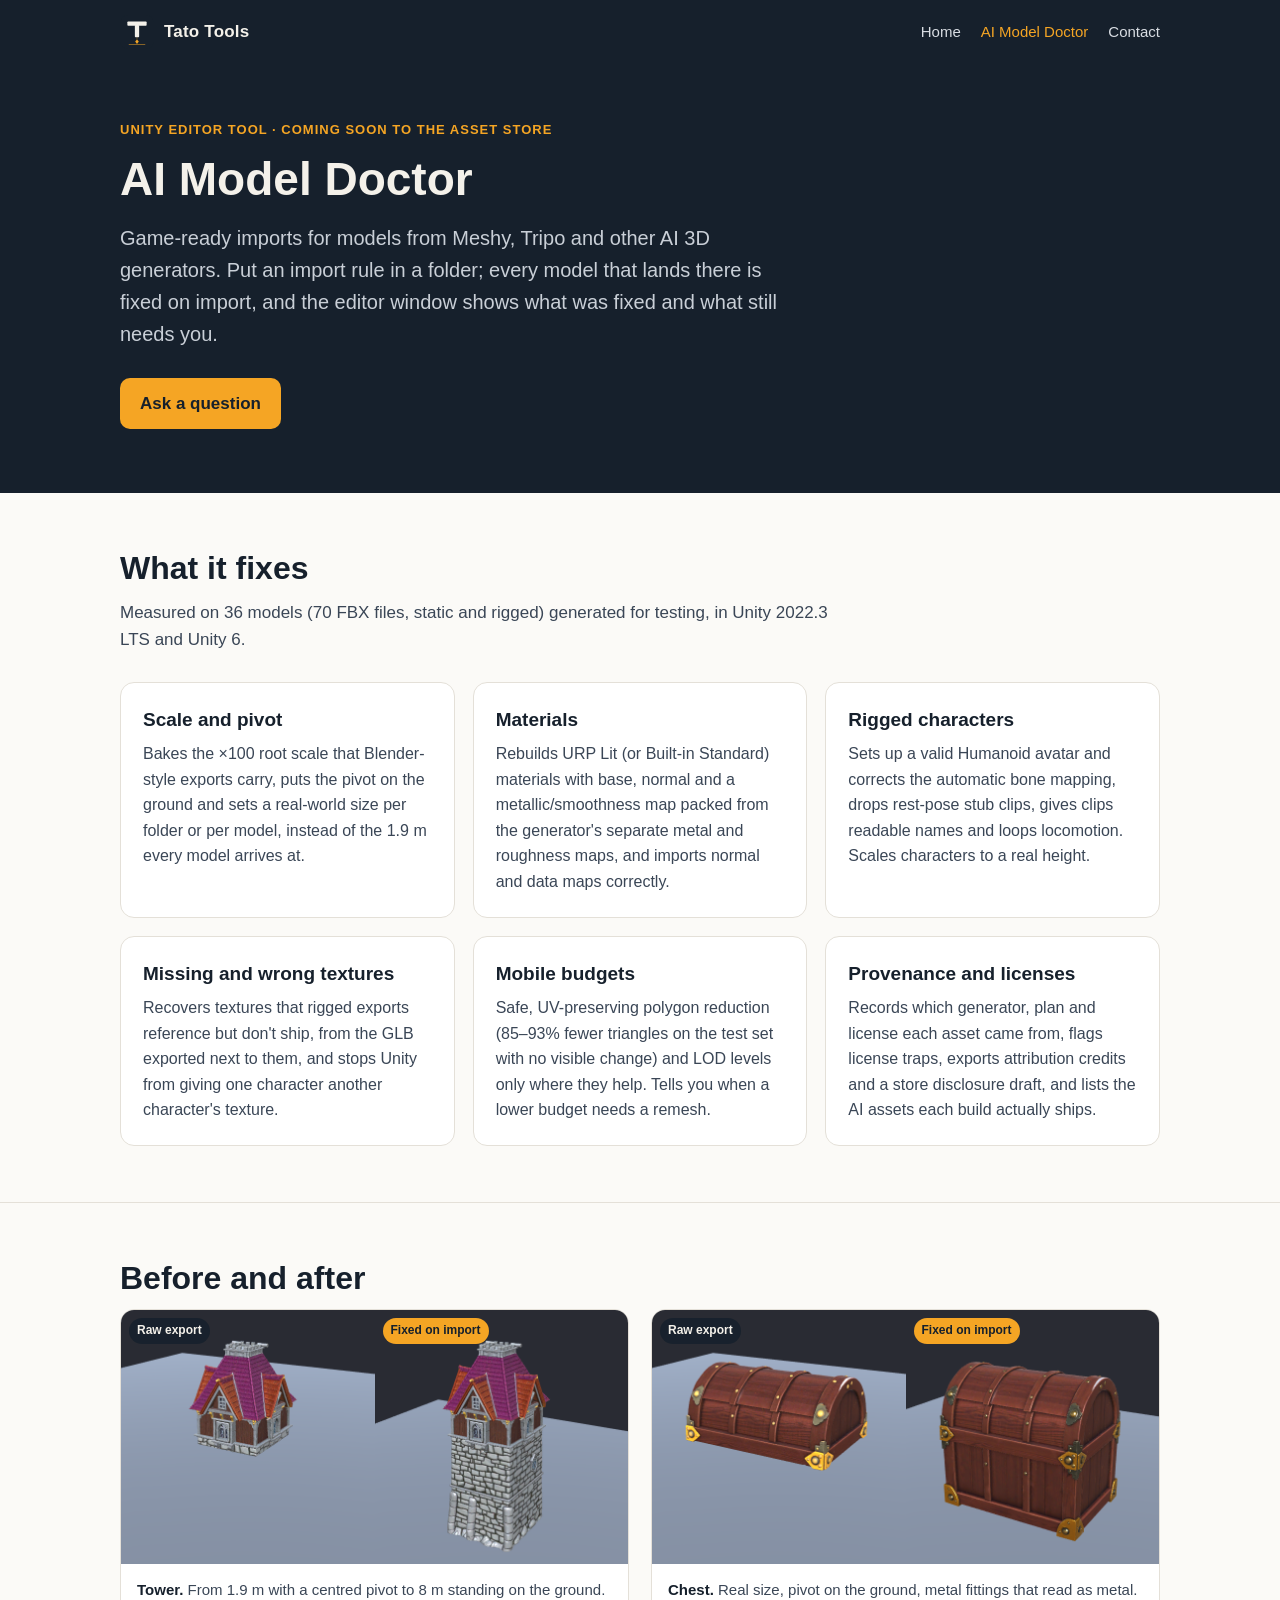
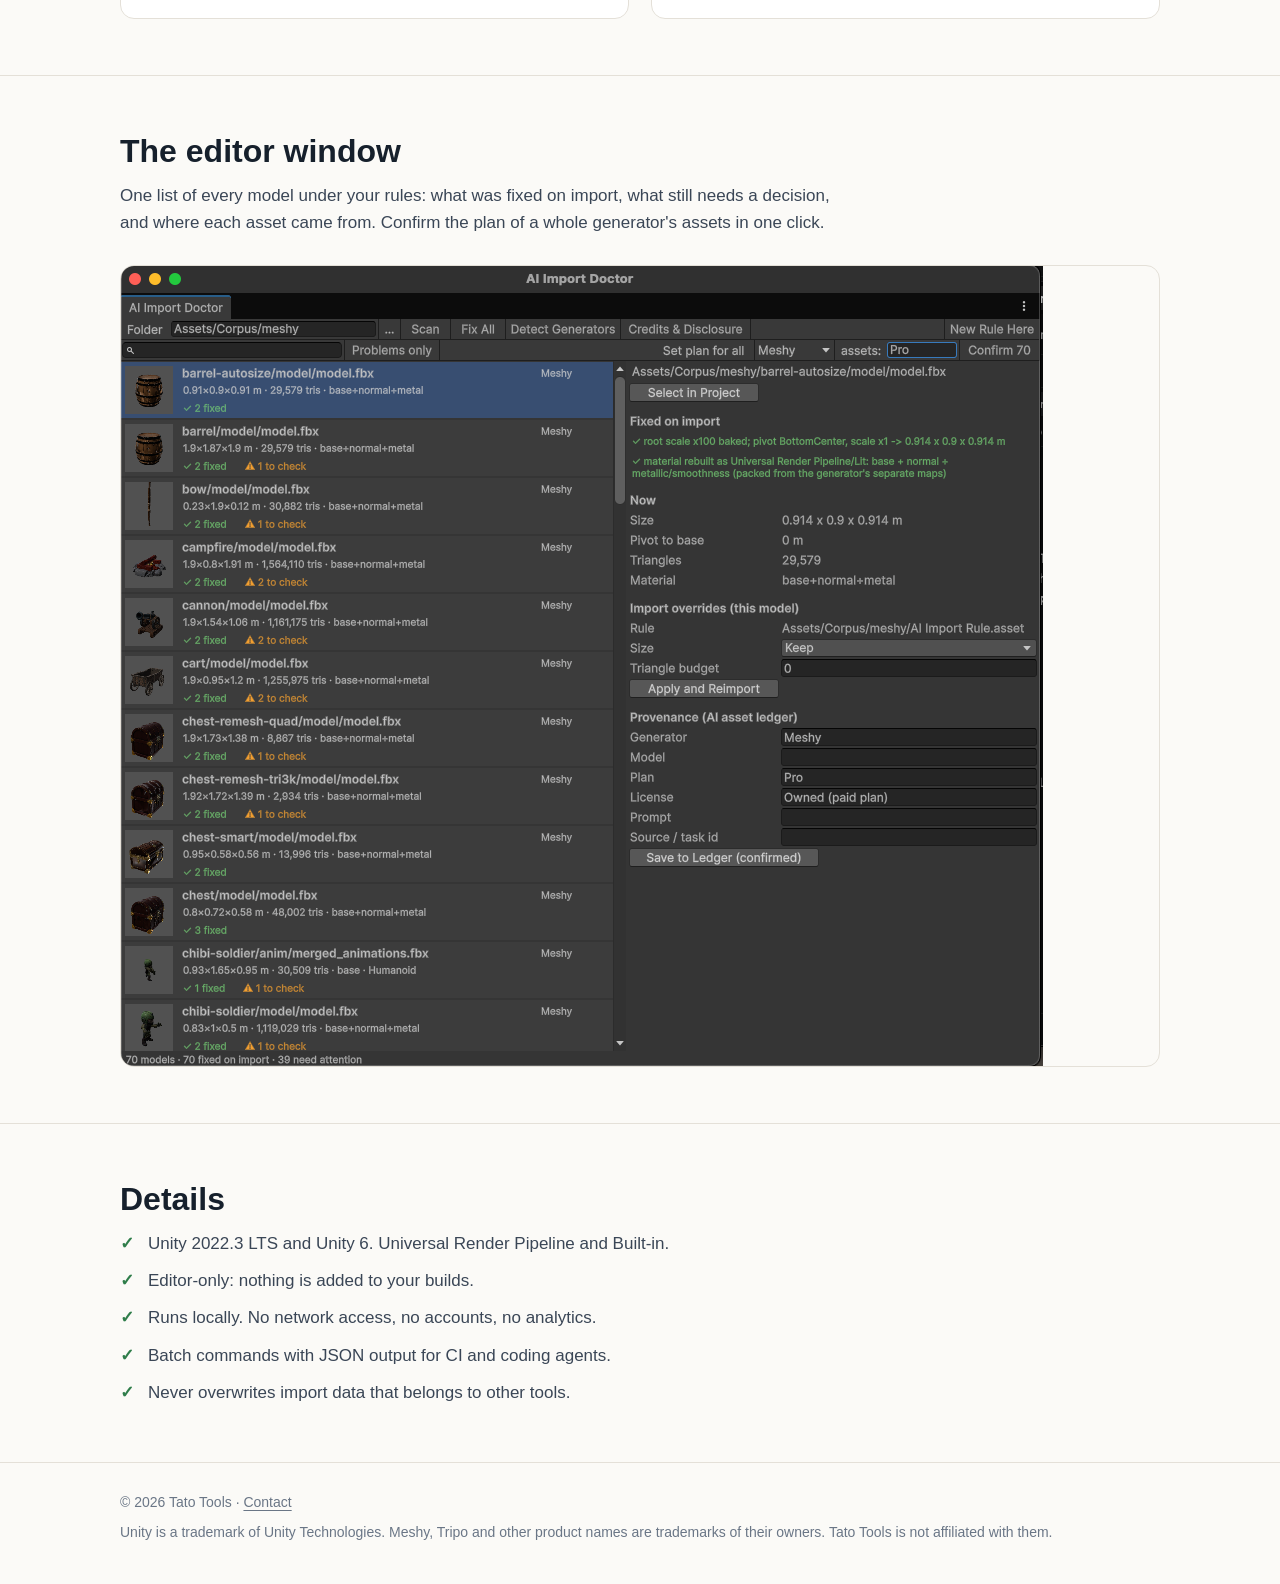
==== ai-model-doctor.html @ 4ff6f4cd "Tato Tools website: home, AI Model Doctor and contact pages Co-Authored-By: Claude Opus 5.5 <noreply" ====
<!doctype html>
<html lang="en">
<head>
  <meta charset="utf-8">
  <meta name="viewport" content="width=device-width, initial-scale=1">
  <title>AI Model Doctor — Tato Tools</title>
  <meta name="description" content="Unity editor tool that makes AI-generated 3D models game-ready on import: scale, pivot, URP materials, mobile budgets with LODs, Humanoid rigs and a license ledger.">
  <link rel="icon" href="assets/logo.svg" type="image/svg+xml">
  <link rel="apple-touch-icon" href="assets/apple-touch-icon.png">
  <link rel="stylesheet" href="style.css">
</head>
<body>
  <header class="site-header">
    <div class="wrap">
      <a class="brand" href="./"><img src="assets/logo.svg" alt="">Tato Tools</a>
      <nav class="nav" aria-label="Main">
        <a href="./">Home</a>
        <a href="ai-model-doctor.html" aria-current="page">AI Model Doctor</a>
        <a href="contact.html">Contact</a>
      </nav>
    </div>
  </header>

  <div class="hero">
    <div class="wrap">
      <div class="eyebrow">Unity editor tool · Coming soon to the Asset Store</div>
      <h1>AI Model Doctor</h1>
      <p>Game-ready imports for models from Meshy, Tripo and other AI 3D generators. Put an import rule in a folder; every model that lands there is fixed on import, and the editor window shows what was fixed and what still needs you.</p>
      <a class="button" href="contact.html">Ask a question</a>
    </div>
  </div>

  <main>
    <section>
      <div class="wrap">
        <h2>What it fixes</h2>
        <p class="lead">Measured on 36 models (70 FBX files, static and rigged) generated for testing, in Unity 2022.3 LTS and Unity 6.</p>
        <div class="grid">
          <div class="card"><h3>Scale and pivot</h3><p>Bakes the ×100 root scale that Blender-style exports carry, puts the pivot on the ground and sets a real-world size per folder or per model, instead of the 1.9 m every model arrives at.</p></div>
          <div class="card"><h3>Materials</h3><p>Rebuilds URP Lit (or Built-in Standard) materials with base, normal and a metallic/smoothness map packed from the generator's separate metal and roughness maps, and imports normal and data maps correctly.</p></div>
          <div class="card"><h3>Rigged characters</h3><p>Sets up a valid Humanoid avatar and corrects the automatic bone mapping, drops rest-pose stub clips, gives clips readable names and loops locomotion. Scales characters to a real height.</p></div>
          <div class="card"><h3>Missing and wrong textures</h3><p>Recovers textures that rigged exports reference but don't ship, from the GLB exported next to them, and stops Unity from giving one character another character's texture.</p></div>
          <div class="card"><h3>Mobile budgets</h3><p>Safe, UV-preserving polygon reduction (85–93% fewer triangles on the test set with no visible change) and LOD levels only where they help. Tells you when a lower budget needs a remesh.</p></div>
          <div class="card"><h3>Provenance and licenses</h3><p>Records which generator, plan and license each asset came from, flags license traps, exports attribution credits and a store disclosure draft, and lists the AI assets each build actually ships.</p></div>
        </div>
      </div>
    </section>

    <section>
      <div class="wrap">
        <h2>Before and after</h2>
        <div class="pairs">
          <div class="pair">
            <div class="images">
              <figure><img src="assets/tower-raw.png" alt="Raw tower export, half sunk into the ground" loading="lazy"><figcaption>Raw export</figcaption></figure>
              <figure class="after"><img src="assets/tower-fixed.png" alt="Tower after AI Model Doctor, 8 m tall on the ground" loading="lazy"><figcaption>Fixed on import</figcaption></figure>
            </div>
            <div class="caption"><strong>Tower.</strong> From 1.9 m with a centred pivot to 8 m standing on the ground.</div>
          </div>
          <div class="pair">
            <div class="images">
              <figure><img src="assets/chest-raw.png" alt="Raw chest export, half sunk into the ground" loading="lazy"><figcaption>Raw export</figcaption></figure>
              <figure class="after"><img src="assets/chest-fixed.png" alt="Chest after AI Model Doctor, on the ground with metal fittings" loading="lazy"><figcaption>Fixed on import</figcaption></figure>
            </div>
            <div class="caption"><strong>Chest.</strong> Real size, pivot on the ground, metal fittings that read as metal.</div>
          </div>
        </div>
      </div>
    </section>

    <section>
      <div class="wrap">
        <h2>The editor window</h2>
        <p class="lead">One list of every model under your rules: what was fixed on import, what still needs a decision, and where each asset came from. Confirm the plan of a whole generator's assets in one click.</p>
        <div class="shot"><img src="assets/window.png" alt="AI Model Doctor editor window listing models with thumbnails, fixed and to-check counts, and a detail panel" loading="lazy"></div>
      </div>
    </section>

    <section>
      <div class="wrap">
        <h2>Details</h2>
        <ul class="checklist">
          <li>Unity 2022.3 LTS and Unity 6. Universal Render Pipeline and Built-in.</li>
          <li>Editor-only: nothing is added to your builds.</li>
          <li>Runs locally. No network access, no accounts, no analytics.</li>
          <li>Batch commands with JSON output for CI and coding agents.</li>
          <li>Never overwrites import data that belongs to other tools.</li>
        </ul>
      </div>
    </section>
  </main>

  <footer class="site-footer">
    <div class="wrap">
      <span>© 2026 Tato Tools · <a href="contact.html">Contact</a></span>
      <span>Unity is a trademark of Unity Technologies. Meshy, Tripo and other product names are trademarks of their owners. Tato Tools is not affiliated with them.</span>
    </div>
  </footer>
</body>
</html>
---- style.css ----
:root {
  --ink: #16202c;
  --ink-soft: #3a4656;
  --muted: #6a7686;
  --paper: #fbfaf7;
  --card: #ffffff;
  --line: #e4e0d8;
  --amber: #f5a524;
  --amber-ink: #8a5a00;
  --cream: #f4f1ea;
  --ok: #2f7d4a;
  --radius: 14px;
  --max: 1080px;
}

@media (prefers-color-scheme: dark) {
  :root {
    --ink: #eef0f3;
    --ink-soft: #c3cad3;
    --muted: #8f99a6;
    --paper: #10171f;
    --card: #16202c;
    --line: #26323f;
    --amber-ink: #f5a524;
    --ok: #6cc28a;
  }
}

* { box-sizing: border-box; }

html { -webkit-text-size-adjust: 100%; }

body {
  margin: 0;
  background: var(--paper);
  color: var(--ink);
  font: 17px/1.6 -apple-system, BlinkMacSystemFont, "Segoe UI", Inter, Roboto, "Helvetica Neue", Arial, sans-serif;
}

a { color: var(--amber-ink); text-underline-offset: 3px; }

img { max-width: 100%; height: auto; display: block; }

.wrap { max-width: var(--max); margin: 0 auto; padding: 0 20px; }

/* Header */
.site-header { background: #16202c; color: var(--cream); }
.site-header .wrap { display: flex; align-items: center; justify-content: space-between; gap: 16px; min-height: 64px; flex-wrap: wrap; }
.brand { display: flex; align-items: center; gap: 10px; color: var(--cream); text-decoration: none; font-weight: 700; letter-spacing: 0.2px; }
.brand img { width: 34px; height: 34px; border-radius: 8px; }
.nav { display: flex; gap: 20px; flex-wrap: wrap; }
.nav a { color: #d9dde3; text-decoration: none; font-size: 15px; }
.nav a:hover, .nav a[aria-current="page"] { color: var(--amber); }

/* Hero */
.hero { background: #16202c; color: var(--cream); padding: 56px 0 64px; }
.hero h1 { font-size: clamp(30px, 5vw, 46px); line-height: 1.15; margin: 0 0 16px; max-width: 760px; }
.hero p { color: #c9cfd7; font-size: clamp(17px, 2.2vw, 20px); max-width: 680px; margin: 0 0 28px; }
.eyebrow { color: var(--amber); font-weight: 600; letter-spacing: 1px; text-transform: uppercase; font-size: 13px; margin-bottom: 12px; }

.button {
  display: inline-block; padding: 12px 20px; border-radius: 10px; font-weight: 600; text-decoration: none;
  background: var(--amber); color: #16202c;
}
.button.secondary { background: transparent; color: var(--cream); border: 1px solid #3b4a5b; margin-left: 8px; }

/* Sections */
section { padding: 56px 0; }
section + section { border-top: 1px solid var(--line); }
h2 { font-size: clamp(24px, 3.4vw, 32px); line-height: 1.2; margin: 0 0 12px; }
h3 { font-size: 19px; margin: 0 0 6px; }
.lead { color: var(--ink-soft); max-width: 720px; margin: 0 0 28px; }

.grid { display: grid; gap: 18px; grid-template-columns: repeat(auto-fit, minmax(260px, 1fr)); }
.card { background: var(--card); border: 1px solid var(--line); border-radius: var(--radius); padding: 22px; }
.card p { margin: 0; color: var(--ink-soft); font-size: 16px; }

/* Before / after */
.pairs { display: grid; gap: 22px; grid-template-columns: repeat(auto-fit, minmax(300px, 1fr)); }
.pair { background: var(--card); border: 1px solid var(--line); border-radius: var(--radius); overflow: hidden; }
.pair .images { display: grid; grid-template-columns: 1fr 1fr; }
.pair figure { margin: 0; position: relative; }
.pair figcaption { position: absolute; left: 8px; top: 8px; font-size: 12px; font-weight: 600; padding: 3px 8px; border-radius: 999px; background: rgba(22, 32, 44, 0.85); color: var(--cream); }
.pair figure.after figcaption { background: var(--amber); color: #16202c; }
.pair .caption { padding: 14px 16px 16px; font-size: 15px; color: var(--ink-soft); }
.pair .caption strong { color: var(--ink); }

.shot { border-radius: var(--radius); border: 1px solid var(--line); overflow: hidden; }

.checklist { list-style: none; padding: 0; margin: 0; display: grid; gap: 10px; }
.checklist li { padding-left: 28px; position: relative; color: var(--ink-soft); }
.checklist li::before { content: "✓"; position: absolute; left: 0; top: 0; color: var(--ok); font-weight: 700; }

.status { display: inline-block; font-size: 13px; font-weight: 600; padding: 4px 10px; border-radius: 999px; background: rgba(245, 165, 36, 0.15); color: var(--amber-ink); margin-bottom: 14px; }

.contact-box { max-width: 680px; }
.contact-box .email { font-size: 22px; font-weight: 700; }

/* Footer */
.site-footer { border-top: 1px solid var(--line); padding: 28px 0 40px; color: var(--muted); font-size: 14px; }
.site-footer .wrap { display: flex; flex-wrap: wrap; gap: 8px 24px; justify-content: space-between; }
.site-footer a { color: var(--muted); }

@media (max-width: 560px) {
  .button.secondary { margin: 10px 0 0; }
  section { padding: 40px 0; }
}
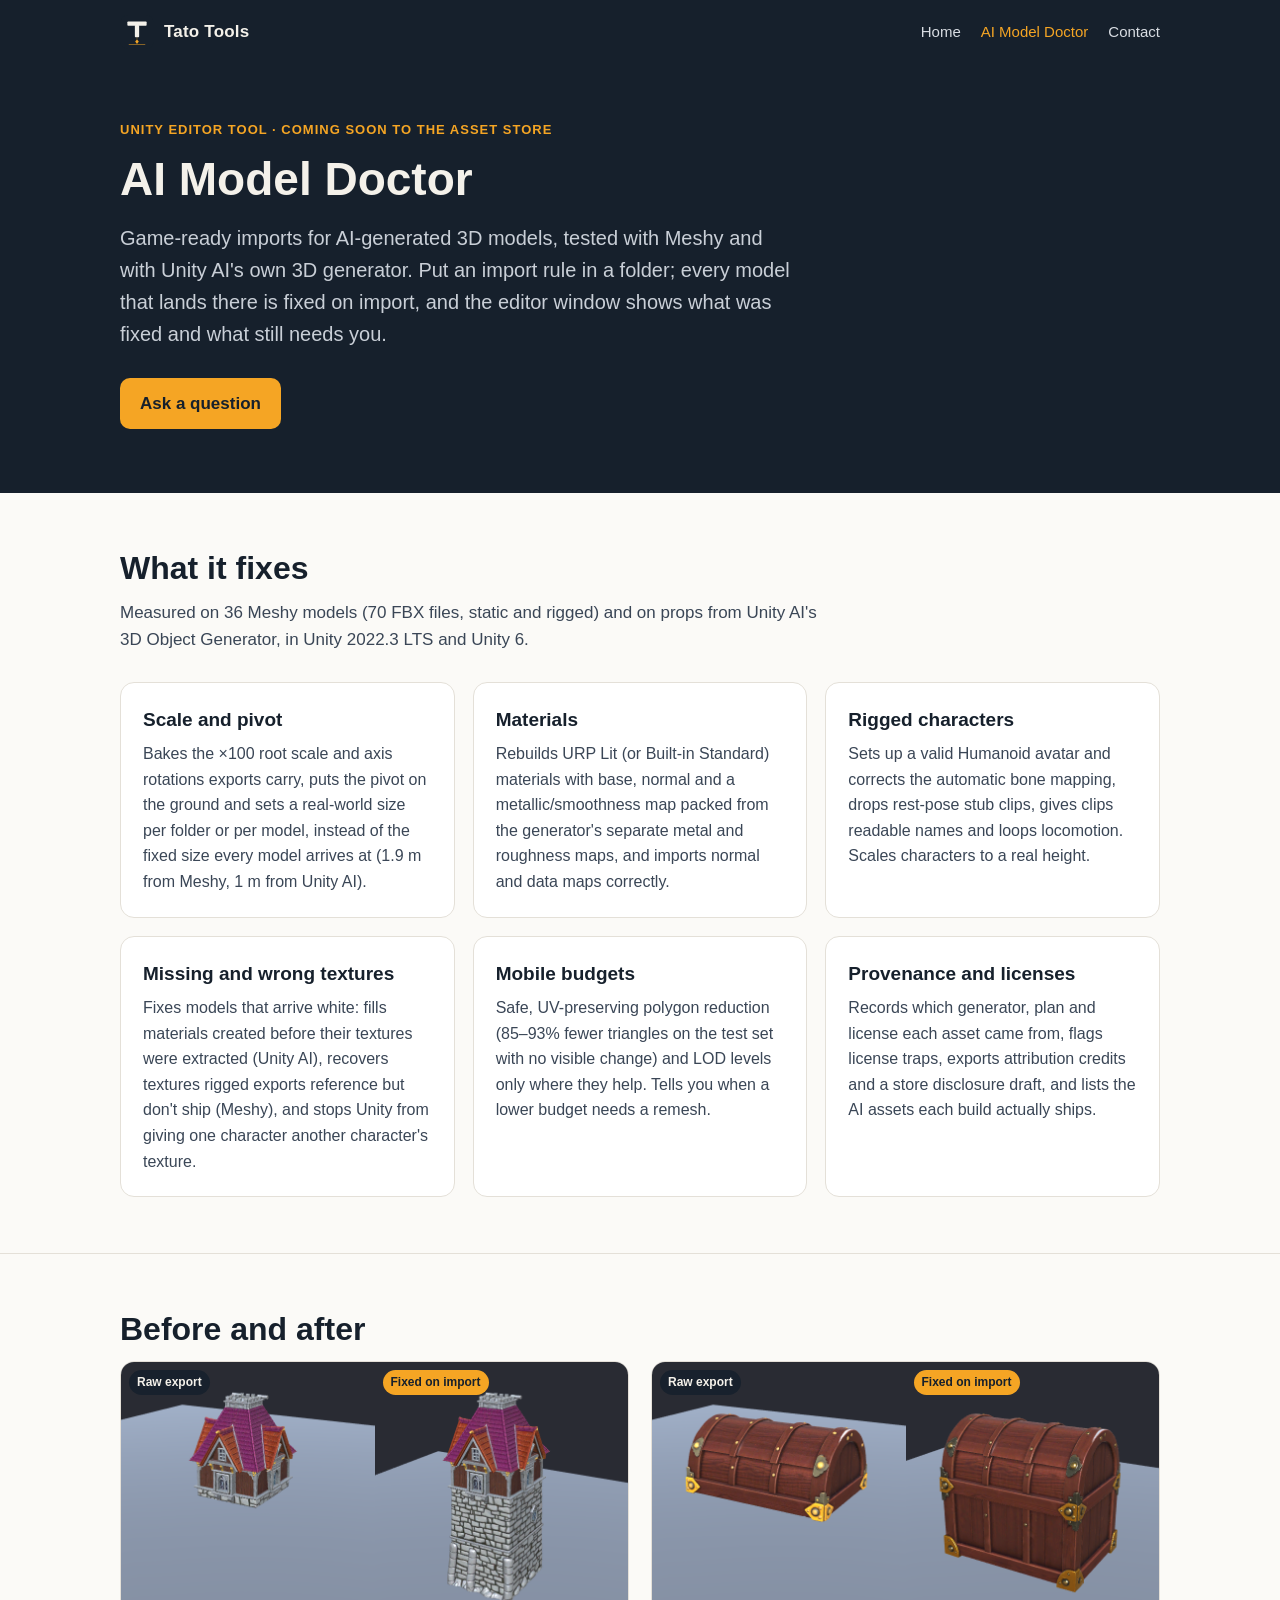
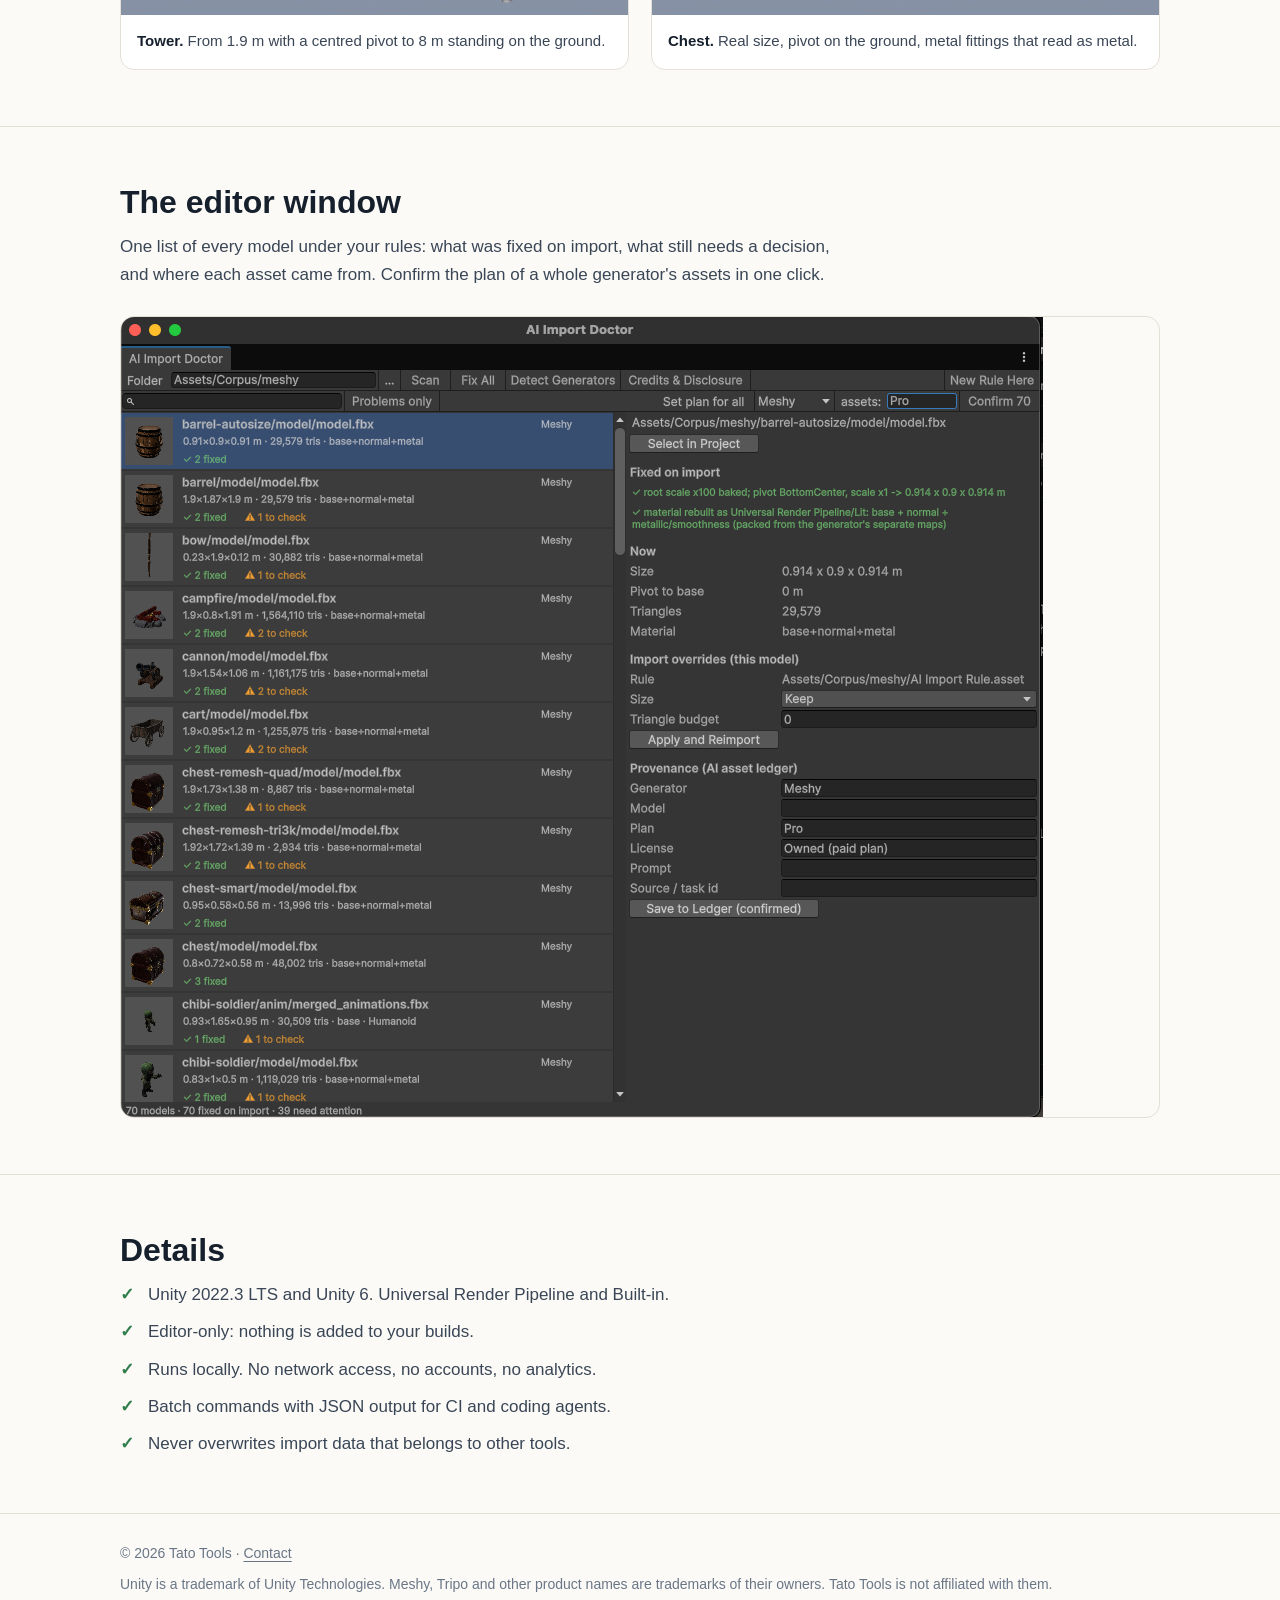
==== commit 7f0a9bdd: "AI Model Doctor page: tested generators, models that arrive white Co-Authored-By: Claude Opus 5.5 <n" ====
--- a/ai-model-doctor.html
+++ b/ai-model-doctor.html
@@ -25,7 +25,7 @@
     <div class="wrap">
       <div class="eyebrow">Unity editor tool · Coming soon to the Asset Store</div>
       <h1>AI Model Doctor</h1>
-      <p>Game-ready imports for models from Meshy, Tripo and other AI 3D generators. Put an import rule in a folder; every model that lands there is fixed on import, and the editor window shows what was fixed and what still needs you.</p>
+      <p>Game-ready imports for AI-generated 3D models, tested with Meshy and with Unity AI's own 3D generator. Put an import rule in a folder; every model that lands there is fixed on import, and the editor window shows what was fixed and what still needs you.</p>
       <a class="button" href="contact.html">Ask a question</a>
     </div>
   </div>
@@ -34,12 +34,12 @@
     <section>
       <div class="wrap">
         <h2>What it fixes</h2>
-        <p class="lead">Measured on 36 models (70 FBX files, static and rigged) generated for testing, in Unity 2022.3 LTS and Unity 6.</p>
+        <p class="lead">Measured on 36 Meshy models (70 FBX files, static and rigged) and on props from Unity AI's 3D Object Generator, in Unity 2022.3 LTS and Unity 6.</p>
         <div class="grid">
-          <div class="card"><h3>Scale and pivot</h3><p>Bakes the ×100 root scale that Blender-style exports carry, puts the pivot on the ground and sets a real-world size per folder or per model, instead of the 1.9 m every model arrives at.</p></div>
+          <div class="card"><h3>Scale and pivot</h3><p>Bakes the ×100 root scale and axis rotations exports carry, puts the pivot on the ground and sets a real-world size per folder or per model, instead of the fixed size every model arrives at (1.9 m from Meshy, 1 m from Unity AI).</p></div>
           <div class="card"><h3>Materials</h3><p>Rebuilds URP Lit (or Built-in Standard) materials with base, normal and a metallic/smoothness map packed from the generator's separate metal and roughness maps, and imports normal and data maps correctly.</p></div>
           <div class="card"><h3>Rigged characters</h3><p>Sets up a valid Humanoid avatar and corrects the automatic bone mapping, drops rest-pose stub clips, gives clips readable names and loops locomotion. Scales characters to a real height.</p></div>
-          <div class="card"><h3>Missing and wrong textures</h3><p>Recovers textures that rigged exports reference but don't ship, from the GLB exported next to them, and stops Unity from giving one character another character's texture.</p></div>
+          <div class="card"><h3>Missing and wrong textures</h3><p>Fixes models that arrive white: fills materials created before their textures were extracted (Unity AI), recovers textures rigged exports reference but don't ship (Meshy), and stops Unity from giving one character another character's texture.</p></div>
           <div class="card"><h3>Mobile budgets</h3><p>Safe, UV-preserving polygon reduction (85–93% fewer triangles on the test set with no visible change) and LOD levels only where they help. Tells you when a lower budget needs a remesh.</p></div>
           <div class="card"><h3>Provenance and licenses</h3><p>Records which generator, plan and license each asset came from, flags license traps, exports attribution credits and a store disclosure draft, and lists the AI assets each build actually ships.</p></div>
         </div>
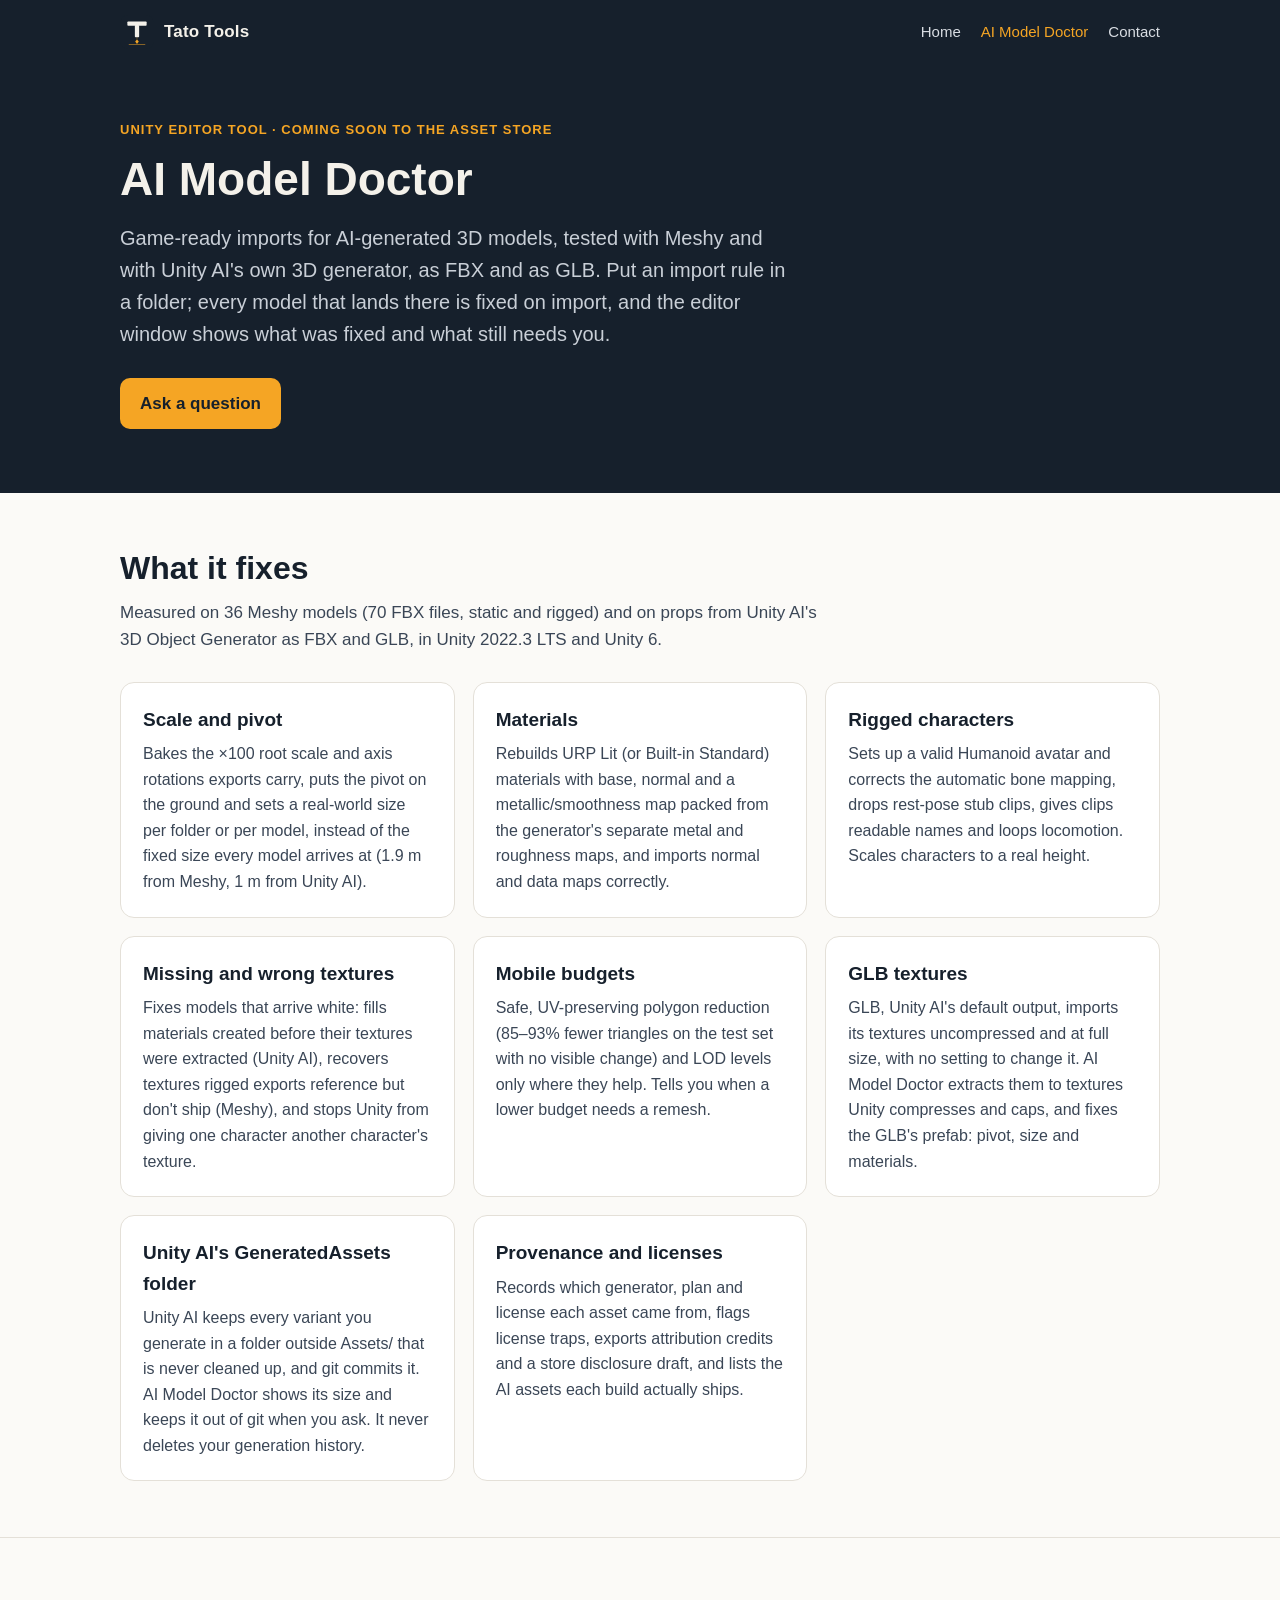
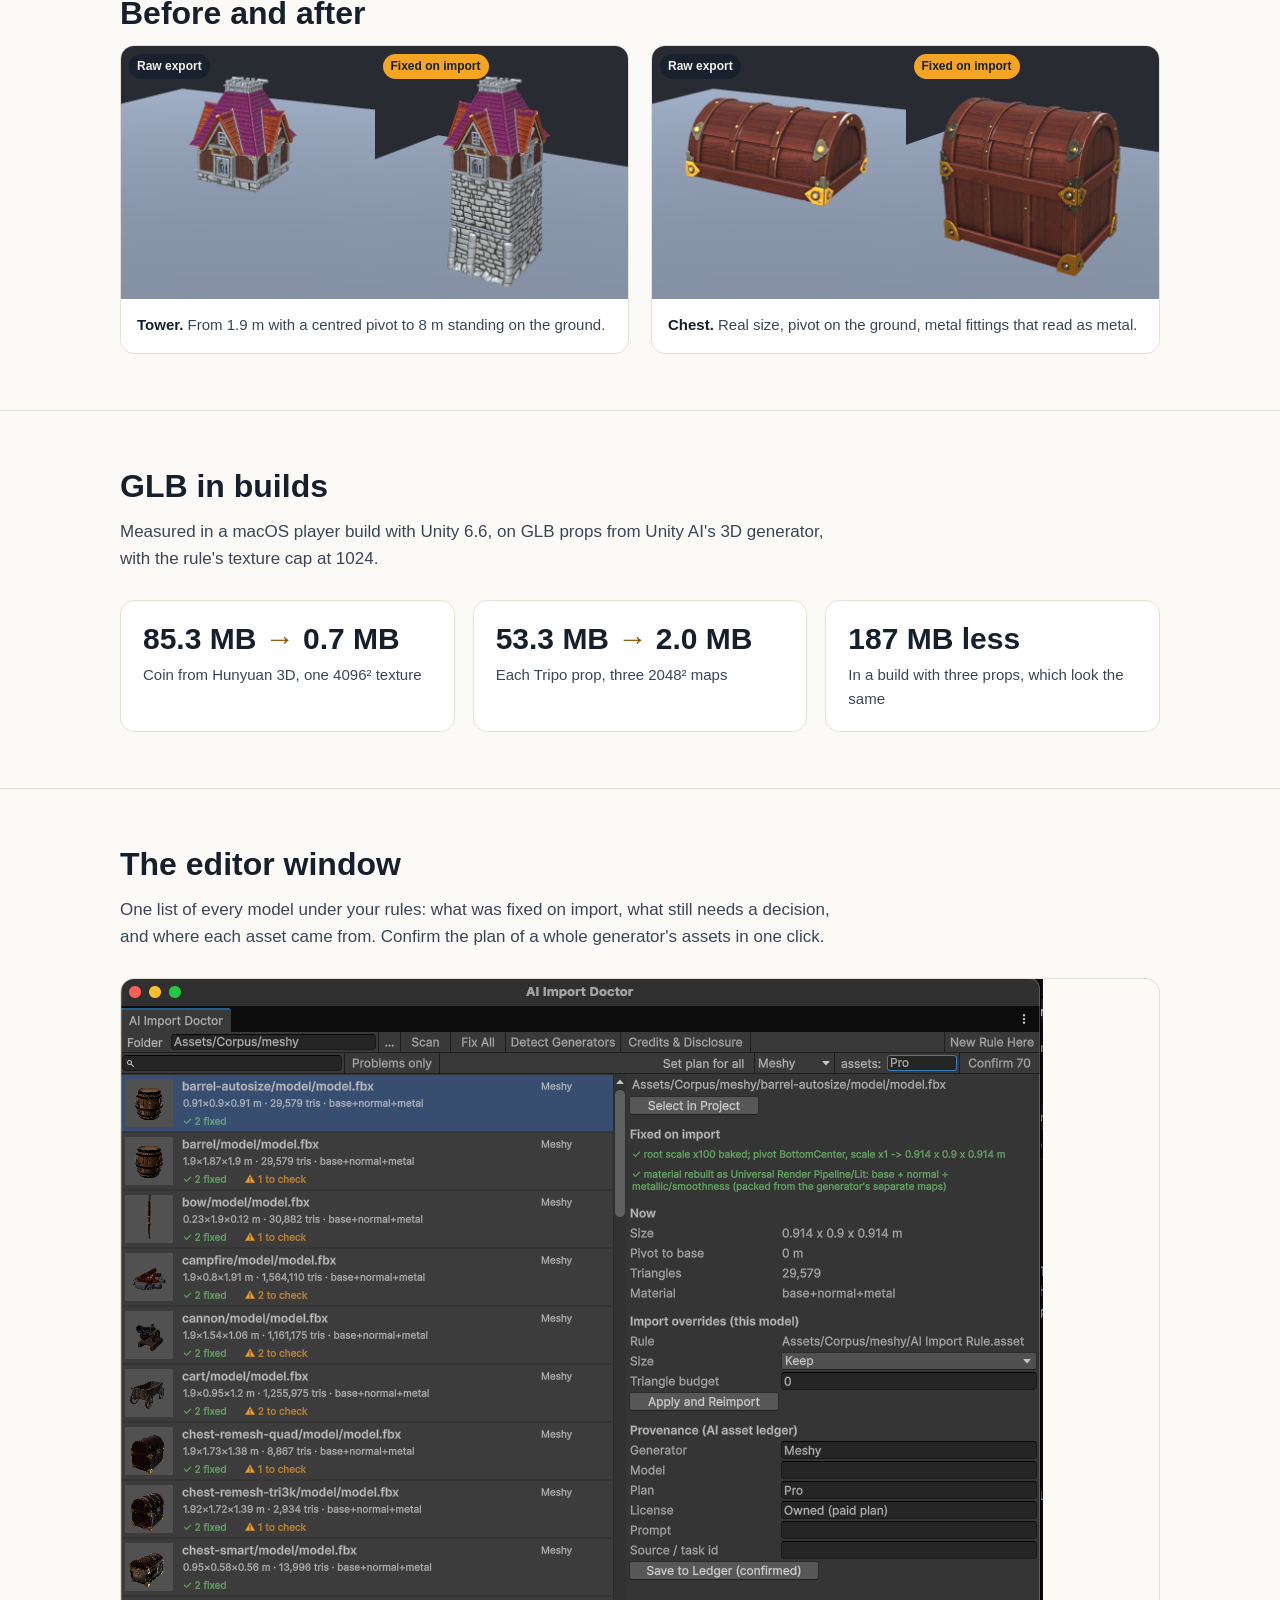
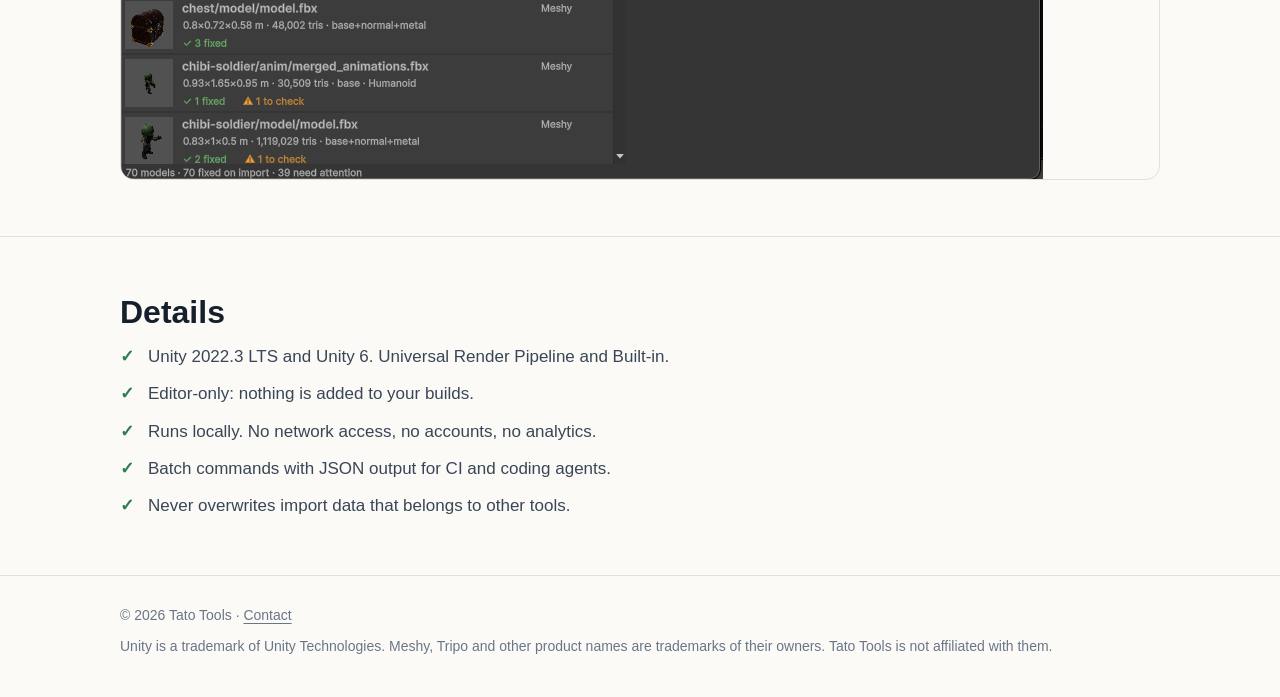
==== commit d91a500b: "AI Model Doctor page: GLB textures, GeneratedAssets folder, GLB build sizes - Header and lead: teste" ====
--- a/ai-model-doctor.html
+++ b/ai-model-doctor.html
@@ -4,7 +4,7 @@
   <meta charset="utf-8">
   <meta name="viewport" content="width=device-width, initial-scale=1">
   <title>AI Model Doctor — Tato Tools</title>
-  <meta name="description" content="Unity editor tool that makes AI-generated 3D models game-ready on import: scale, pivot, URP materials, mobile budgets with LODs, Humanoid rigs and a license ledger.">
+  <meta name="description" content="Unity editor tool that makes AI-generated 3D models game-ready on import, as FBX and GLB: scale, pivot, URP materials, compressed GLB textures, mobile budgets with LODs, Humanoid rigs and a license ledger.">
   <link rel="icon" href="assets/logo.svg" type="image/svg+xml">
   <link rel="apple-touch-icon" href="assets/apple-touch-icon.png">
   <link rel="stylesheet" href="style.css">
@@ -25,7 +25,7 @@
     <div class="wrap">
       <div class="eyebrow">Unity editor tool · Coming soon to the Asset Store</div>
       <h1>AI Model Doctor</h1>
-      <p>Game-ready imports for AI-generated 3D models, tested with Meshy and with Unity AI's own 3D generator. Put an import rule in a folder; every model that lands there is fixed on import, and the editor window shows what was fixed and what still needs you.</p>
+      <p>Game-ready imports for AI-generated 3D models, tested with Meshy and with Unity AI's own 3D generator, as FBX and as GLB. Put an import rule in a folder; every model that lands there is fixed on import, and the editor window shows what was fixed and what still needs you.</p>
       <a class="button" href="contact.html">Ask a question</a>
     </div>
   </div>
@@ -34,13 +34,15 @@
     <section>
       <div class="wrap">
         <h2>What it fixes</h2>
-        <p class="lead">Measured on 36 Meshy models (70 FBX files, static and rigged) and on props from Unity AI's 3D Object Generator, in Unity 2022.3 LTS and Unity 6.</p>
+        <p class="lead">Measured on 36 Meshy models (70 FBX files, static and rigged) and on props from Unity AI's 3D Object Generator as FBX and GLB, in Unity 2022.3 LTS and Unity 6.</p>
         <div class="grid">
           <div class="card"><h3>Scale and pivot</h3><p>Bakes the ×100 root scale and axis rotations exports carry, puts the pivot on the ground and sets a real-world size per folder or per model, instead of the fixed size every model arrives at (1.9 m from Meshy, 1 m from Unity AI).</p></div>
           <div class="card"><h3>Materials</h3><p>Rebuilds URP Lit (or Built-in Standard) materials with base, normal and a metallic/smoothness map packed from the generator's separate metal and roughness maps, and imports normal and data maps correctly.</p></div>
           <div class="card"><h3>Rigged characters</h3><p>Sets up a valid Humanoid avatar and corrects the automatic bone mapping, drops rest-pose stub clips, gives clips readable names and loops locomotion. Scales characters to a real height.</p></div>
           <div class="card"><h3>Missing and wrong textures</h3><p>Fixes models that arrive white: fills materials created before their textures were extracted (Unity AI), recovers textures rigged exports reference but don't ship (Meshy), and stops Unity from giving one character another character's texture.</p></div>
           <div class="card"><h3>Mobile budgets</h3><p>Safe, UV-preserving polygon reduction (85–93% fewer triangles on the test set with no visible change) and LOD levels only where they help. Tells you when a lower budget needs a remesh.</p></div>
+          <div class="card"><h3>GLB textures</h3><p>GLB, Unity AI's default output, imports its textures uncompressed and at full size, with no setting to change it. AI Model Doctor extracts them to textures Unity compresses and caps, and fixes the GLB's prefab: pivot, size and materials.</p></div>
+          <div class="card"><h3>Unity AI's GeneratedAssets folder</h3><p>Unity AI keeps every variant you generate in a folder outside Assets/ that is never cleaned up, and git commits it. AI Model Doctor shows its size and keeps it out of git when you ask. It never deletes your generation history.</p></div>
           <div class="card"><h3>Provenance and licenses</h3><p>Records which generator, plan and license each asset came from, flags license traps, exports attribution credits and a store disclosure draft, and lists the AI assets each build actually ships.</p></div>
         </div>
       </div>
@@ -64,6 +66,18 @@
             </div>
             <div class="caption"><strong>Chest.</strong> Real size, pivot on the ground, metal fittings that read as metal.</div>
           </div>
+        </div>
+      </div>
+    </section>
+
+    <section>
+      <div class="wrap">
+        <h2>GLB in builds</h2>
+        <p class="lead">Measured in a macOS player build with Unity 6.6, on GLB props from Unity AI's 3D generator, with the rule's texture cap at 1024.</p>
+        <div class="stats">
+          <div class="stat"><div class="figure">85.3 MB <span>→</span> 0.7 MB</div><p>Coin from Hunyuan 3D, one 4096² texture</p></div>
+          <div class="stat"><div class="figure">53.3 MB <span>→</span> 2.0 MB</div><p>Each Tripo prop, three 2048² maps</p></div>
+          <div class="stat"><div class="figure">187 MB less</div><p>In a build with three props, which look the same</p></div>
         </div>
       </div>
     </section>
--- a/style.css
+++ b/style.css
@@ -85,6 +85,13 @@
 .pair .caption { padding: 14px 16px 16px; font-size: 15px; color: var(--ink-soft); }
 .pair .caption strong { color: var(--ink); }
 
+/* Measured numbers */
+.stats { display: grid; gap: 18px; grid-template-columns: repeat(auto-fit, minmax(220px, 1fr)); }
+.stat { background: var(--card); border: 1px solid var(--line); border-radius: var(--radius); padding: 20px 22px; }
+.stat .figure { font-size: clamp(24px, 3vw, 30px); font-weight: 700; line-height: 1.2; font-variant-numeric: tabular-nums; }
+.stat .figure span { color: var(--amber-ink); }
+.stat p { margin: 6px 0 0; color: var(--ink-soft); font-size: 15px; }
+
 .shot { border-radius: var(--radius); border: 1px solid var(--line); overflow: hidden; }
 
 .checklist { list-style: none; padding: 0; margin: 0; display: grid; gap: 10px; }
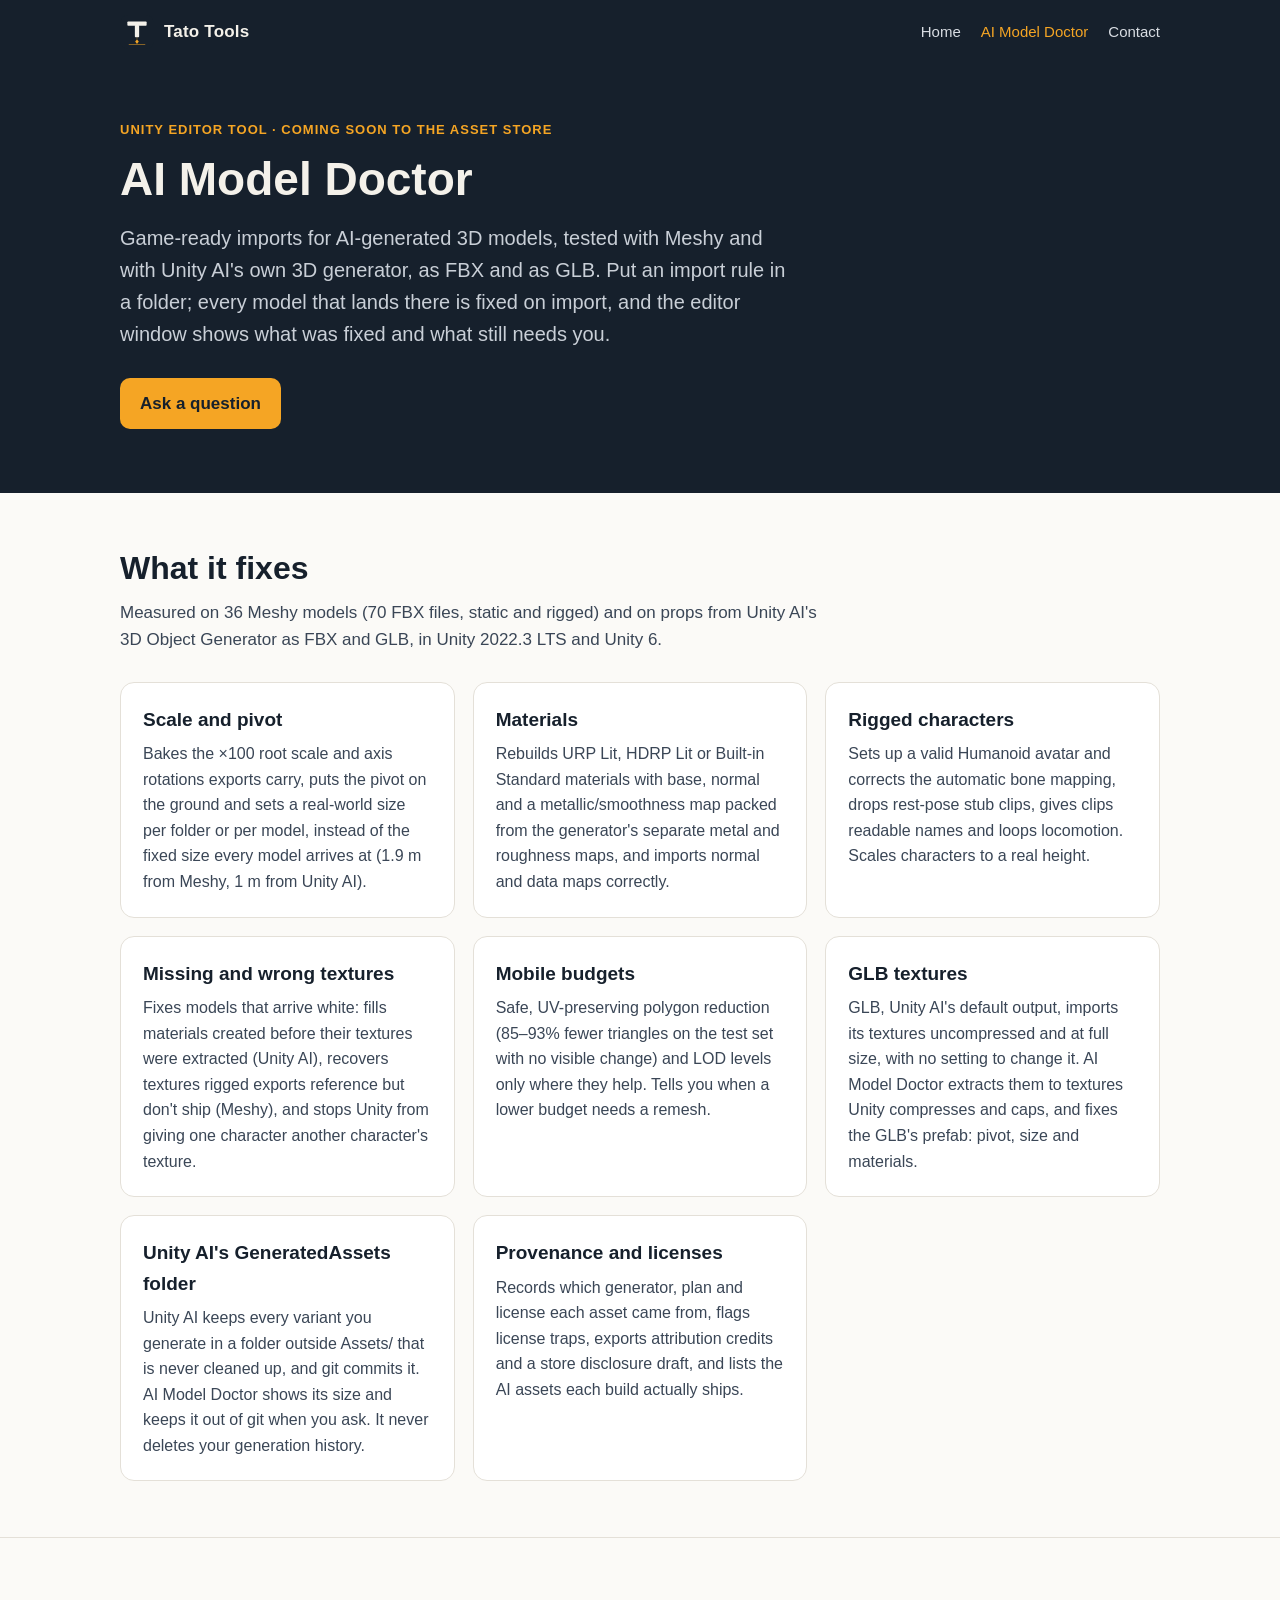
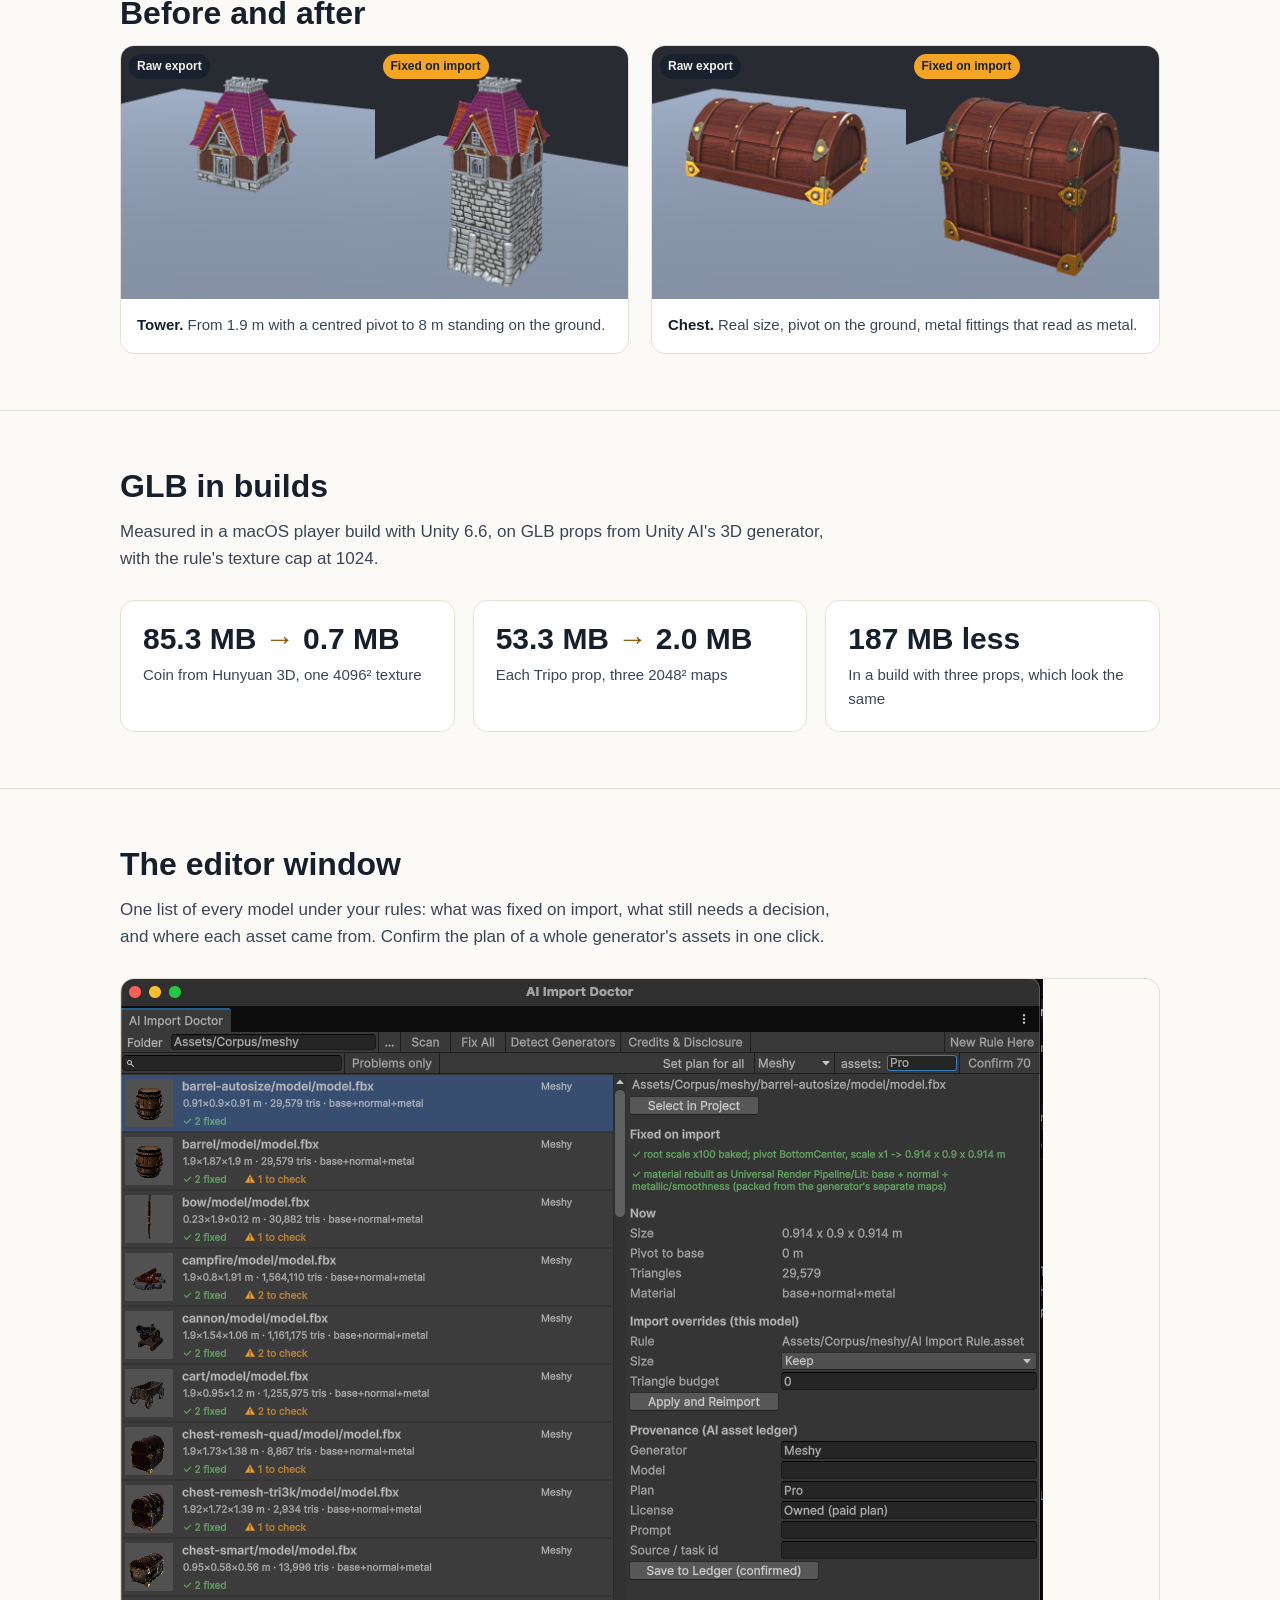
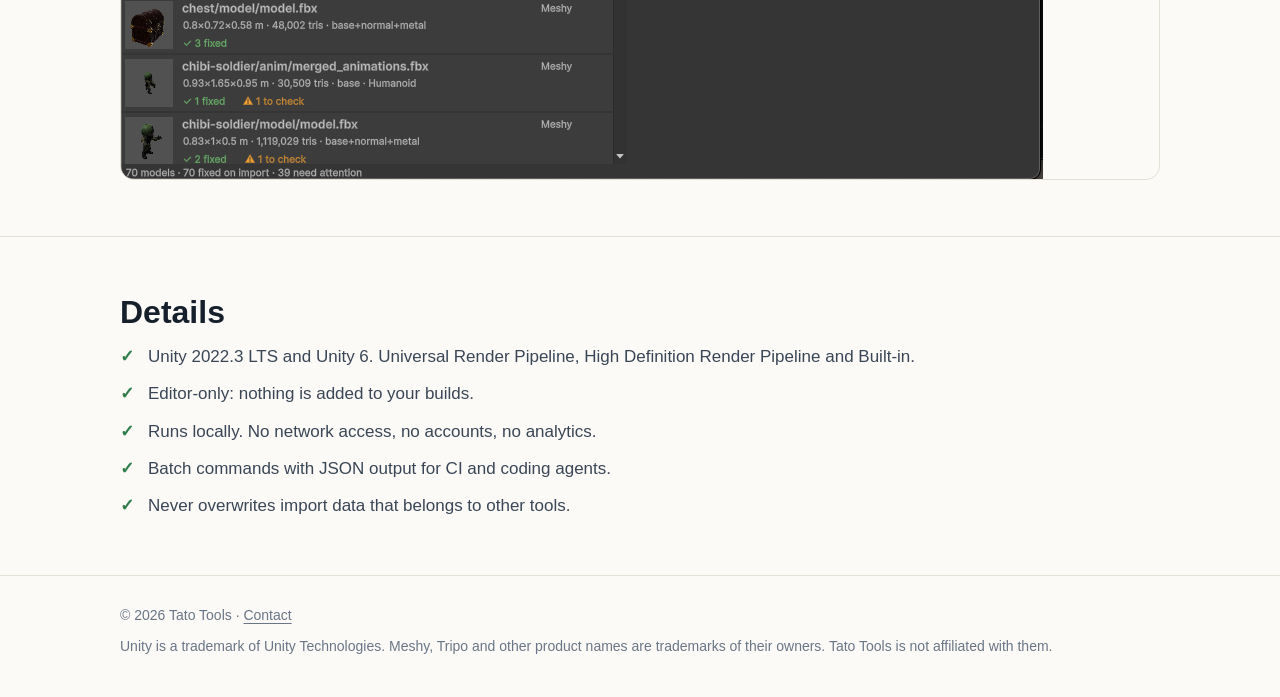
==== commit ec4b3ab8: "HDRP in the supported pipelines Co-Authored-By: Claude Opus 5.5 <noreply@anthropic.com>" ====
--- a/ai-model-doctor.html
+++ b/ai-model-doctor.html
@@ -37,7 +37,7 @@
         <p class="lead">Measured on 36 Meshy models (70 FBX files, static and rigged) and on props from Unity AI's 3D Object Generator as FBX and GLB, in Unity 2022.3 LTS and Unity 6.</p>
         <div class="grid">
           <div class="card"><h3>Scale and pivot</h3><p>Bakes the ×100 root scale and axis rotations exports carry, puts the pivot on the ground and sets a real-world size per folder or per model, instead of the fixed size every model arrives at (1.9 m from Meshy, 1 m from Unity AI).</p></div>
-          <div class="card"><h3>Materials</h3><p>Rebuilds URP Lit (or Built-in Standard) materials with base, normal and a metallic/smoothness map packed from the generator's separate metal and roughness maps, and imports normal and data maps correctly.</p></div>
+          <div class="card"><h3>Materials</h3><p>Rebuilds URP Lit, HDRP Lit or Built-in Standard materials with base, normal and a metallic/smoothness map packed from the generator's separate metal and roughness maps, and imports normal and data maps correctly.</p></div>
           <div class="card"><h3>Rigged characters</h3><p>Sets up a valid Humanoid avatar and corrects the automatic bone mapping, drops rest-pose stub clips, gives clips readable names and loops locomotion. Scales characters to a real height.</p></div>
           <div class="card"><h3>Missing and wrong textures</h3><p>Fixes models that arrive white: fills materials created before their textures were extracted (Unity AI), recovers textures rigged exports reference but don't ship (Meshy), and stops Unity from giving one character another character's texture.</p></div>
           <div class="card"><h3>Mobile budgets</h3><p>Safe, UV-preserving polygon reduction (85–93% fewer triangles on the test set with no visible change) and LOD levels only where they help. Tells you when a lower budget needs a remesh.</p></div>
@@ -94,7 +94,7 @@
       <div class="wrap">
         <h2>Details</h2>
         <ul class="checklist">
-          <li>Unity 2022.3 LTS and Unity 6. Universal Render Pipeline and Built-in.</li>
+          <li>Unity 2022.3 LTS and Unity 6. Universal Render Pipeline, High Definition Render Pipeline and Built-in.</li>
           <li>Editor-only: nothing is added to your builds.</li>
           <li>Runs locally. No network access, no accounts, no analytics.</li>
           <li>Batch commands with JSON output for CI and coding agents.</li>
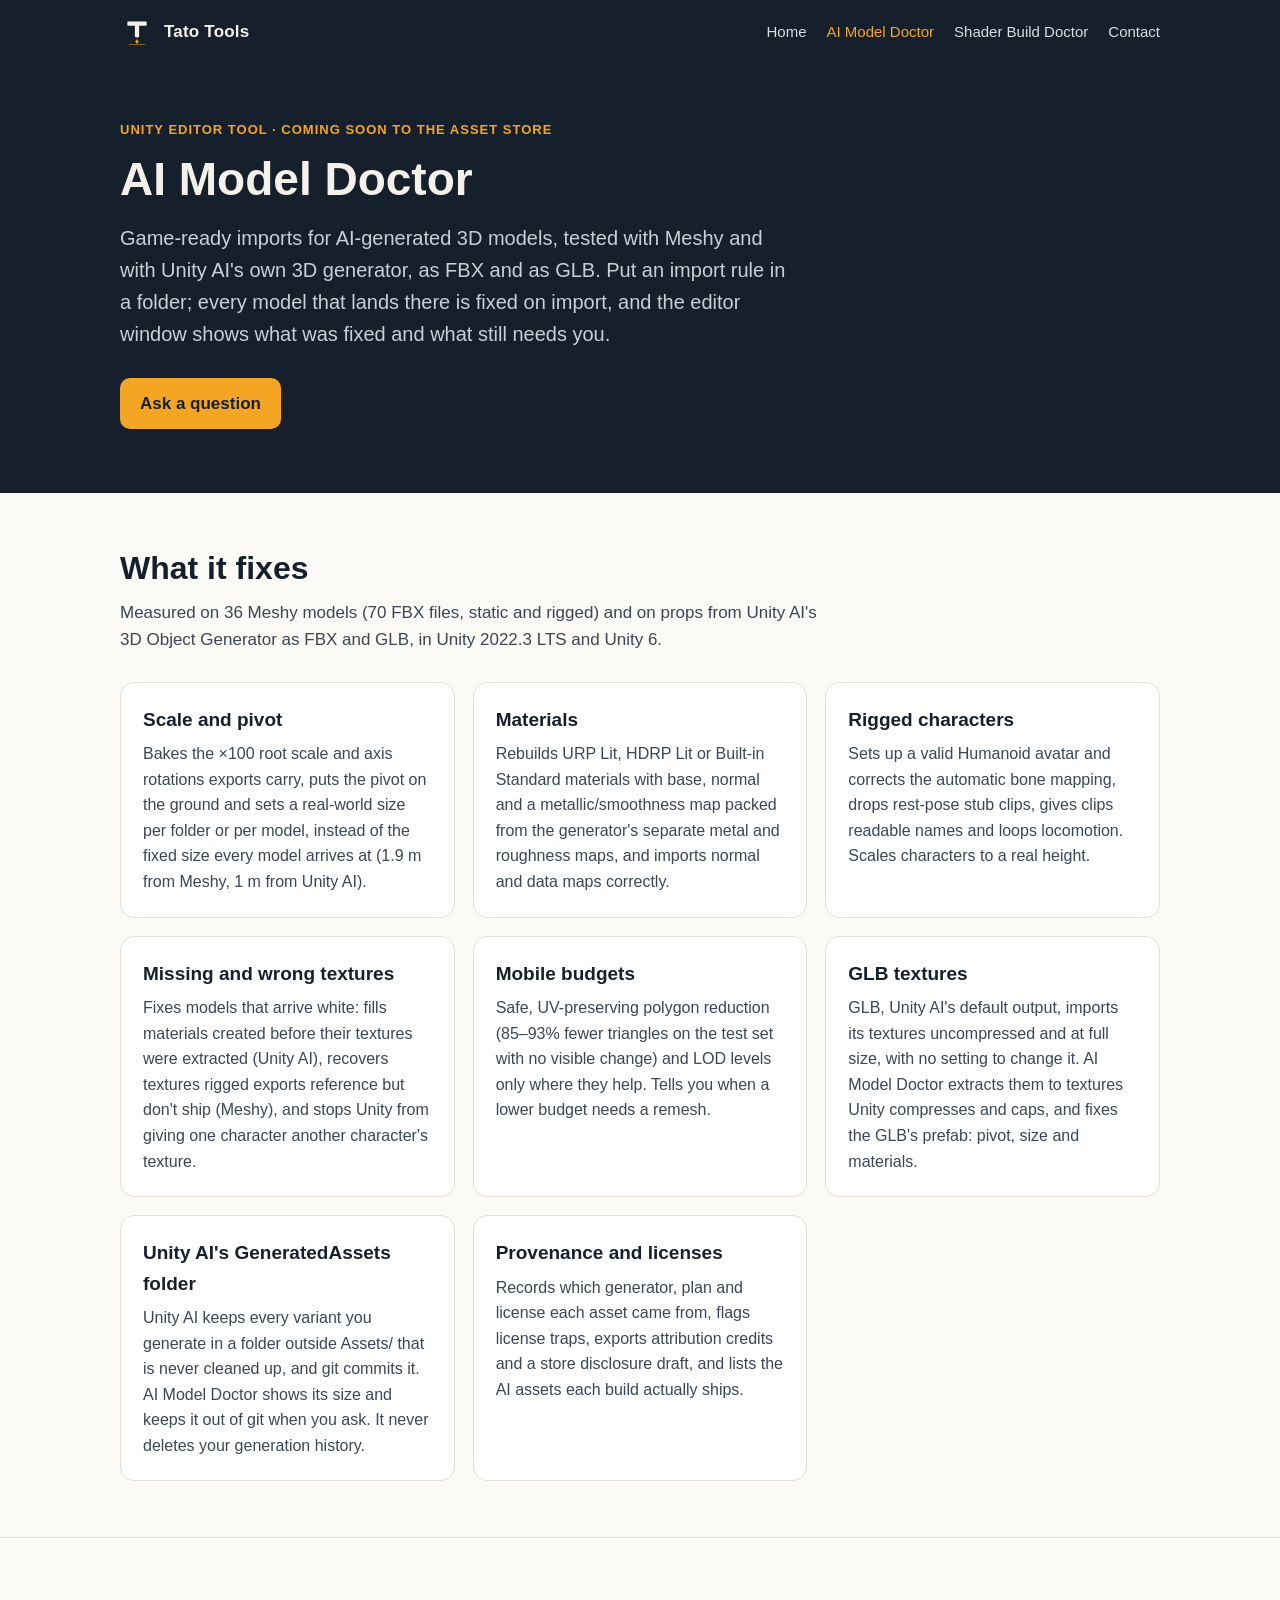
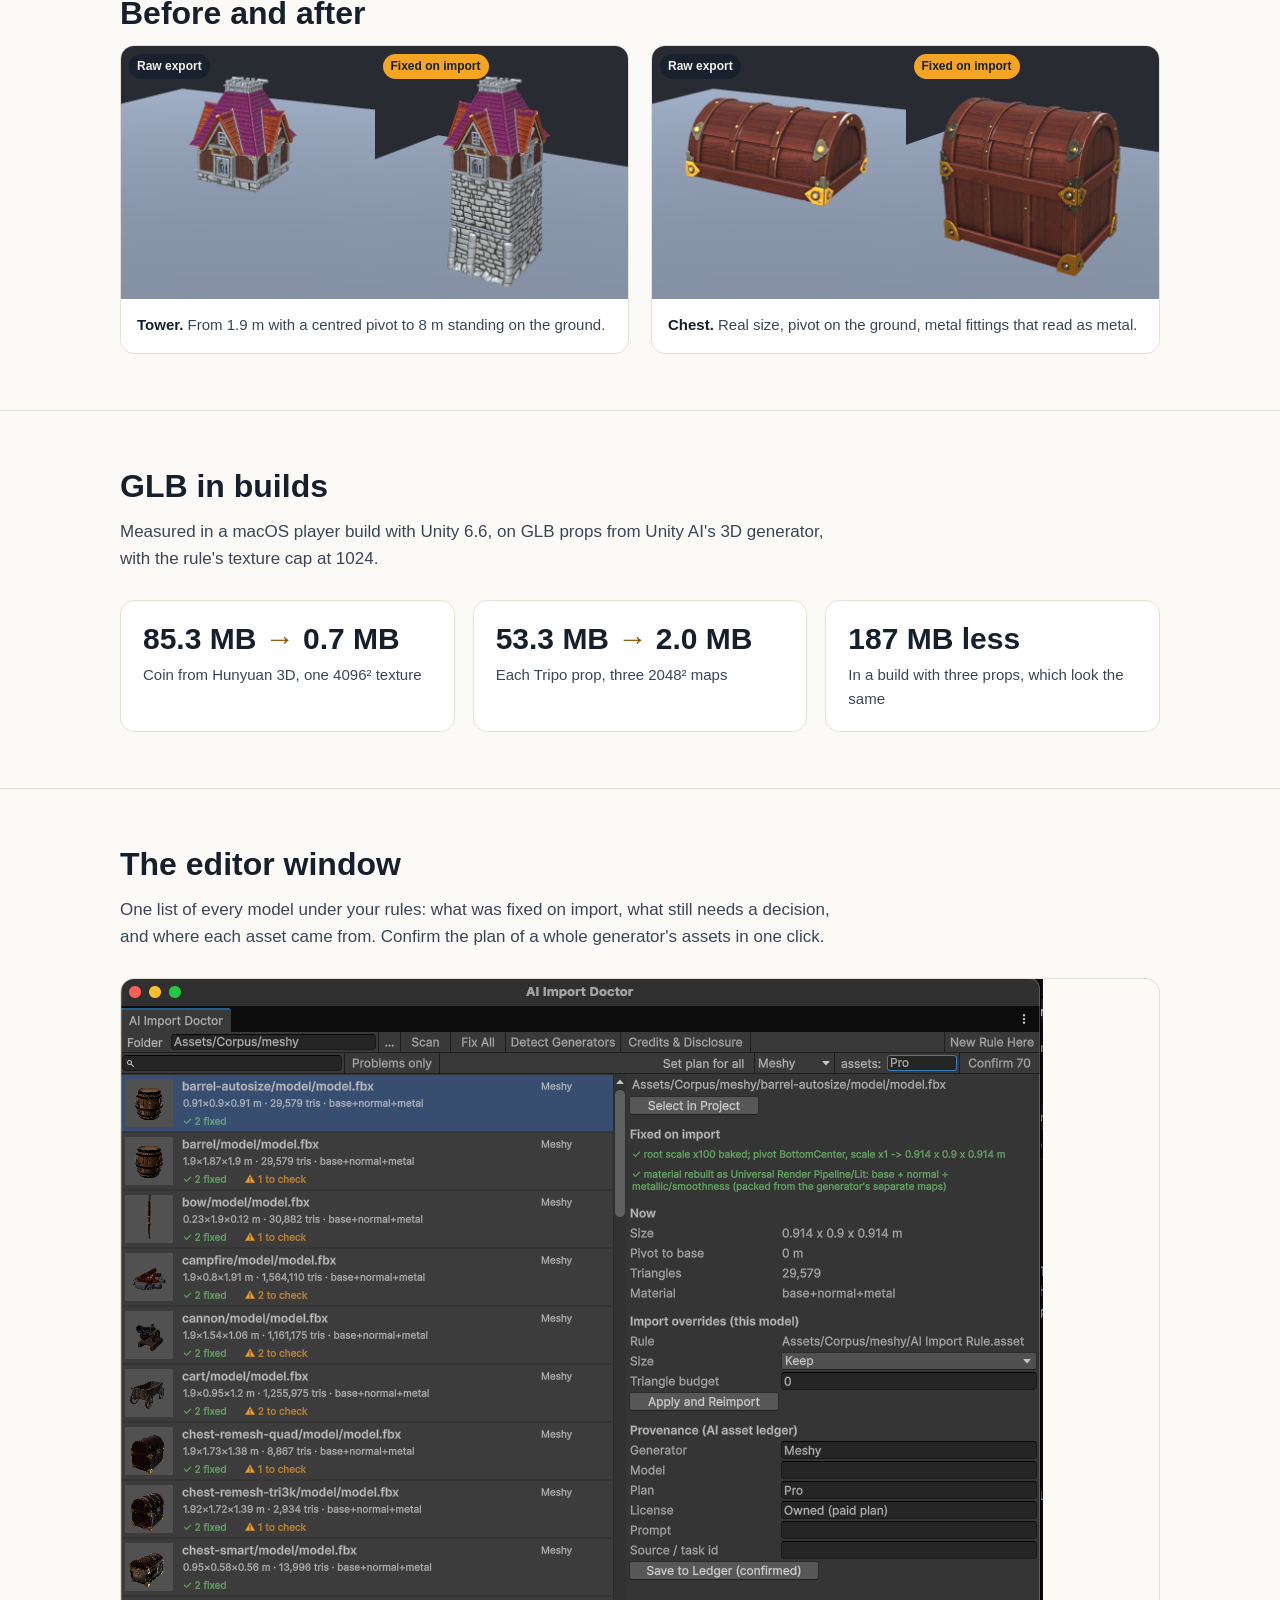
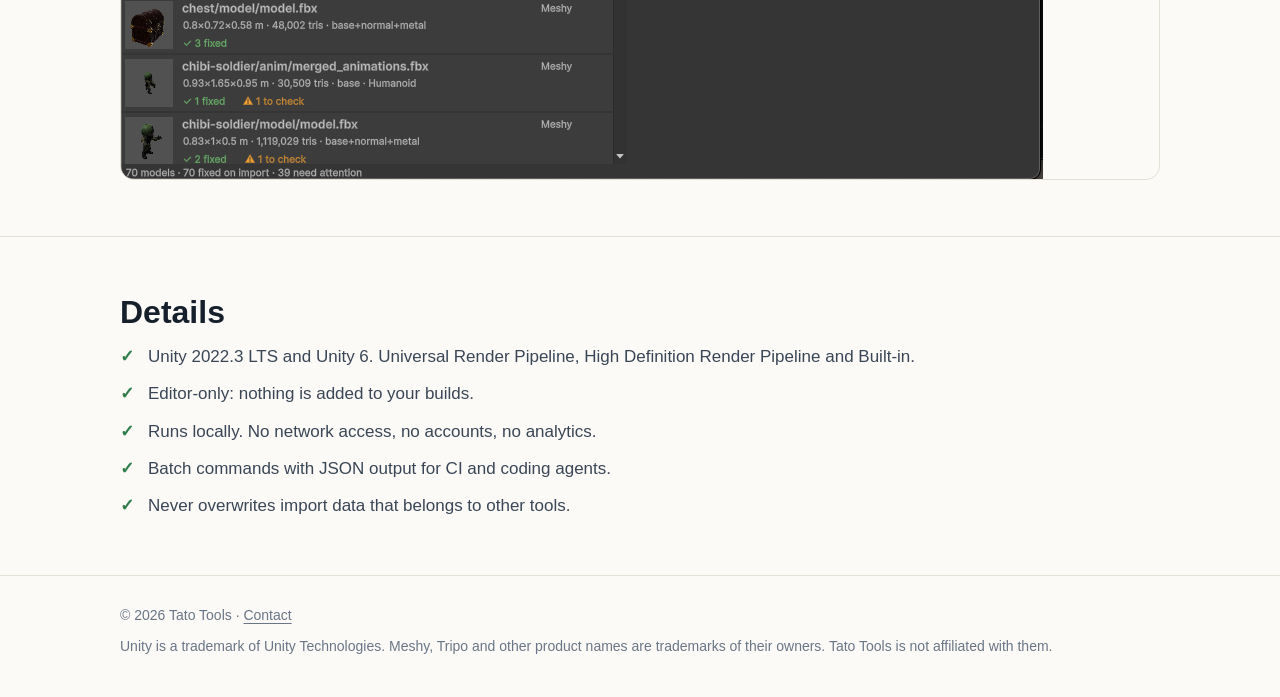
==== commit 4279cd95: "Shader Build Doctor page, and a home page for both tools Co-Authored-By: Claude Opus 5.5 <noreply@an" ====
--- a/ai-model-doctor.html
+++ b/ai-model-doctor.html
@@ -16,6 +16,7 @@
       <nav class="nav" aria-label="Main">
         <a href="./">Home</a>
         <a href="ai-model-doctor.html" aria-current="page">AI Model Doctor</a>
+        <a href="shader-build-doctor.html">Shader Build Doctor</a>
         <a href="contact.html">Contact</a>
       </nav>
     </div>
